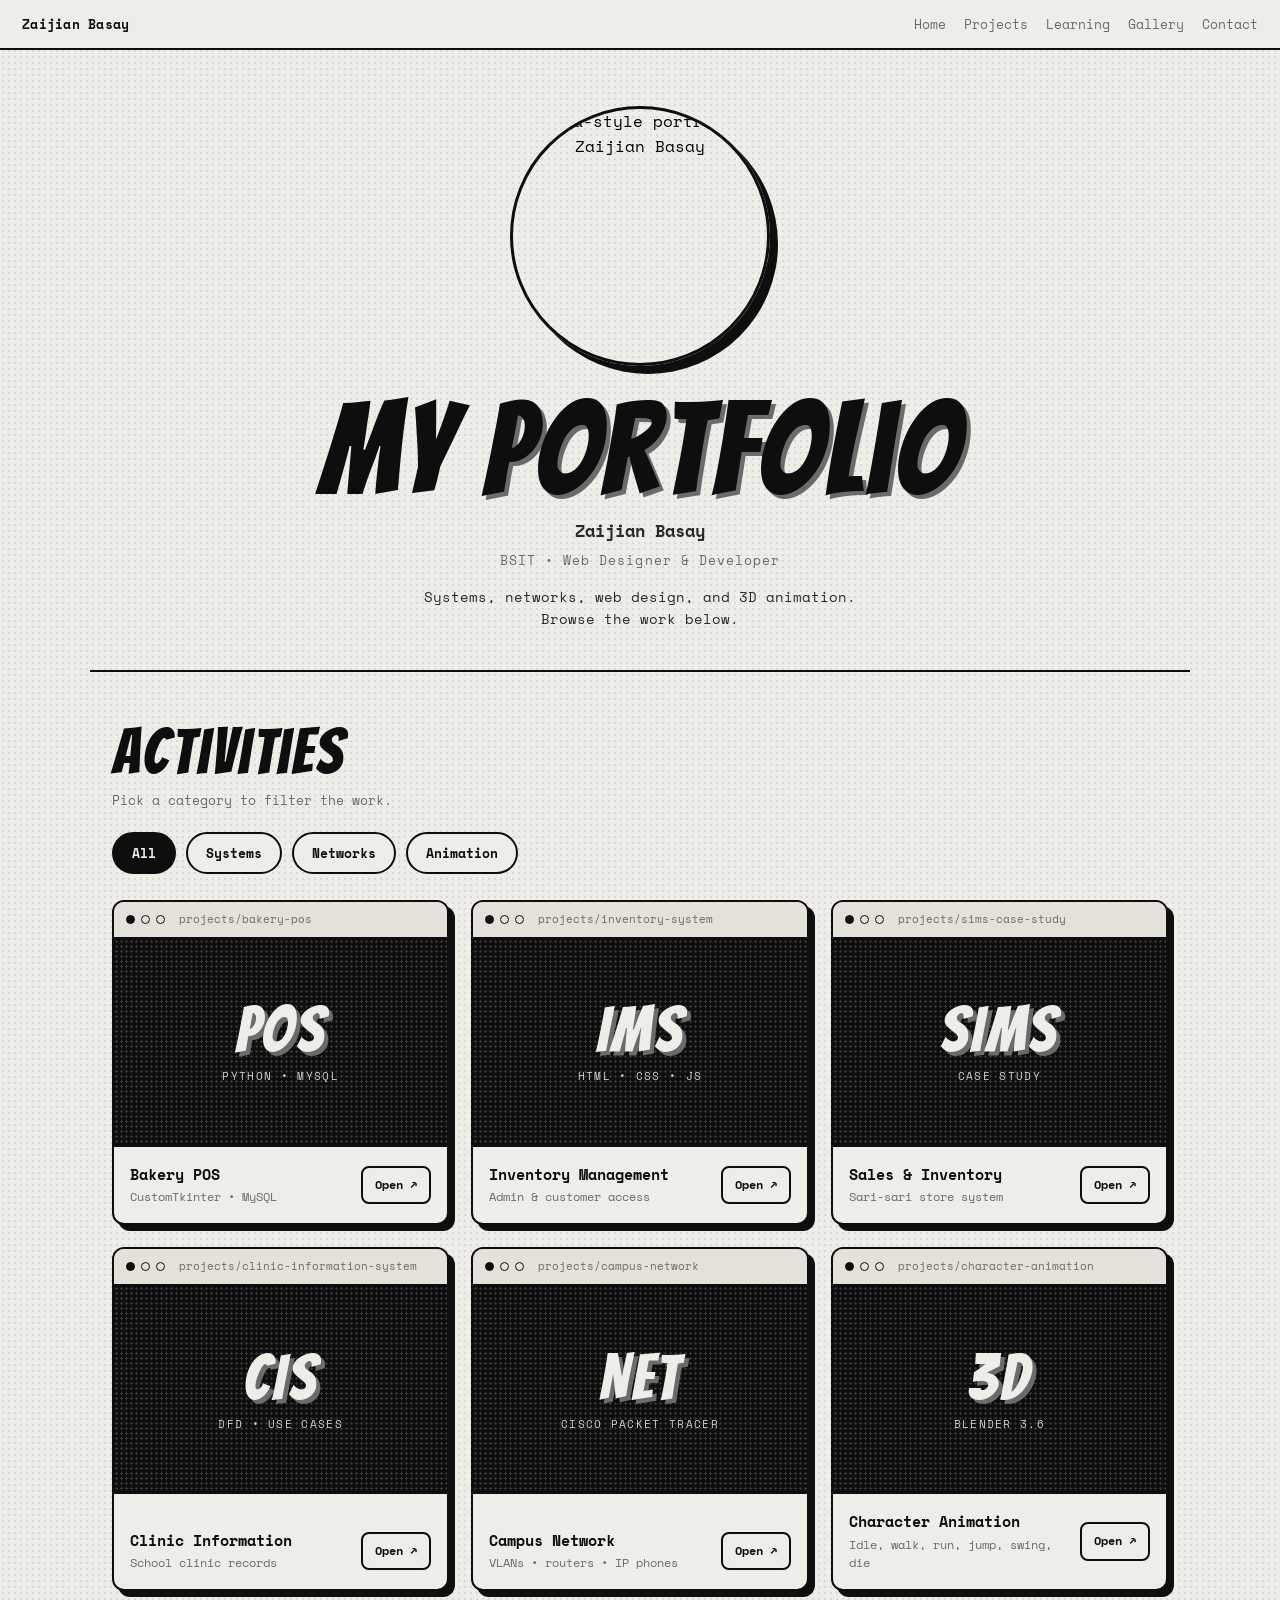
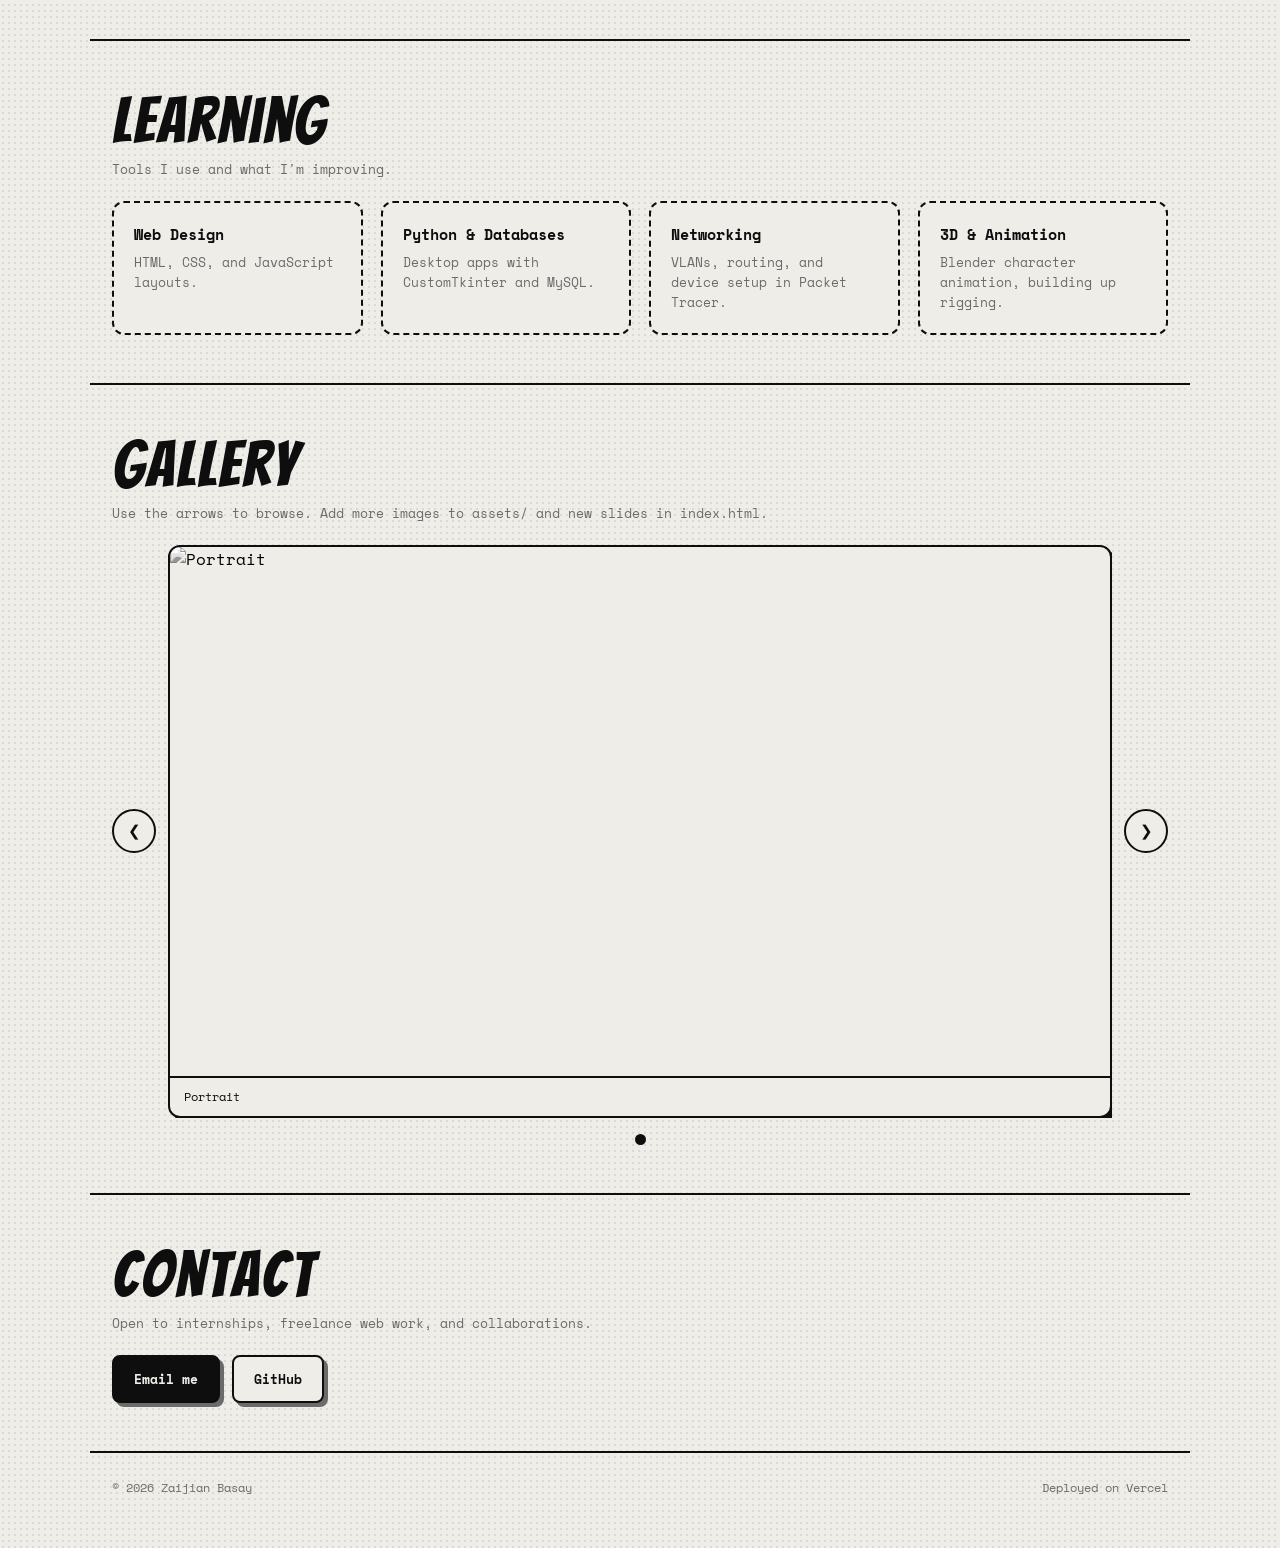
==== index.html @ 101289ee "Add files via upload" ====
<!DOCTYPE html>
<html lang="en">
<head>
  <meta charset="UTF-8">
  <meta name="viewport" content="width=device-width, initial-scale=1, viewport-fit=cover">
  <meta name="description" content="Portfolio of Zaijian Basay, web designer and developer.">
  <title>Zaijian Basay | Portfolio</title>
  <link rel="preconnect" href="https://fonts.googleapis.com">
  <link rel="preconnect" href="https://fonts.gstatic.com" crossorigin>
  <link href="https://fonts.googleapis.com/css2?family=Bangers&family=Space+Mono:wght@400;700&family=Noto+Sans+JP:wght@400;700&display=swap" rel="stylesheet">
  <link rel="stylesheet" href="styles.css">
</head>
<body>

<header class="topbar">
  <a class="brand" href="#home">Zaijian Basay</a>
  <nav>
    <a href="#home">Home</a>
    <a href="#projects">Projects</a>
    <a href="#skills">Learning</a>
    <a href="#gallery">Gallery</a>
    <a href="#contact">Contact</a>
  </nav>
</header>

<main id="top">

  <!-- HERO -->
  <section class="hero" id="home">
    <div class="portrait">
      <img src="assets/portrait.jpg" alt="Manga-style portrait of Zaijian Basay">
    </div>
    <h1 class="title">my <span>Portfolio</span></h1>
    <p class="name">Zaijian Basay</p>
    <p class="sub">BSIT &bull; Web Designer &amp; Developer</p>
    <p class="intro">Systems, networks, web design, and 3D animation. Browse the work below.</p>
  </section>

  <!-- PROJECTS -->
  <section class="block" id="projects">
    <div class="sec-head">
      <h2>Activities</h2>
      <p>Pick a category to filter the work.</p>
    </div>

    <div class="tabs" role="tablist">
      <button class="tab active" data-filter="all" role="tab" aria-selected="true">All</button>
      <button class="tab" data-filter="systems" role="tab" aria-selected="false">Systems</button>
      <button class="tab" data-filter="networks" role="tab" aria-selected="false">Networks</button>
      <button class="tab" data-filter="animation" role="tab" aria-selected="false">Animation</button>
    </div>

    <div class="grid" id="projectGrid">

      <article class="card" data-cat="systems">
        <div class="chrome"><i></i><i></i><i></i><span>projects/bakery-pos</span></div>
        <div class="banner"><span class="big">POS</span><small>Python &bull; MySQL</small></div>
        <div class="card-body">
          <div>
            <h3>Bakery POS</h3>
            <p class="meta">CustomTkinter &bull; MySQL</p>
          </div>
          <a class="open" href="#projects">Open &nearr;</a>
        </div>
      </article>

      <article class="card" data-cat="systems">
        <div class="chrome"><i></i><i></i><i></i><span>projects/inventory-system</span></div>
        <div class="banner"><span class="big">IMS</span><small>HTML &bull; CSS &bull; JS</small></div>
        <div class="card-body">
          <div>
            <h3>Inventory Management</h3>
            <p class="meta">Admin &amp; customer access</p>
          </div>
          <a class="open" href="#projects">Open &nearr;</a>
        </div>
      </article>

      <article class="card" data-cat="systems">
        <div class="chrome"><i></i><i></i><i></i><span>projects/sims-case-study</span></div>
        <div class="banner"><span class="big">SIMS</span><small>Case study</small></div>
        <div class="card-body">
          <div>
            <h3>Sales &amp; Inventory</h3>
            <p class="meta">Sari-sari store system</p>
          </div>
          <a class="open" href="#projects">Open &nearr;</a>
        </div>
      </article>

      <article class="card" data-cat="systems">
        <div class="chrome"><i></i><i></i><i></i><span>projects/clinic-information-system</span></div>
        <div class="banner"><span class="big">CIS</span><small>DFD &bull; Use cases</small></div>
        <div class="card-body">
          <div>
            <h3>Clinic Information</h3>
            <p class="meta">School clinic records</p>
          </div>
          <a class="open" href="#projects">Open &nearr;</a>
        </div>
      </article>

      <article class="card" data-cat="networks">
        <div class="chrome"><i></i><i></i><i></i><span>projects/campus-network</span></div>
        <div class="banner"><span class="big">NET</span><small>Cisco Packet Tracer</small></div>
        <div class="card-body">
          <div>
            <h3>Campus Network</h3>
            <p class="meta">VLANs &bull; routers &bull; IP phones</p>
          </div>
          <a class="open" href="#projects">Open &nearr;</a>
        </div>
      </article>

      <article class="card" data-cat="animation">
        <div class="chrome"><i></i><i></i><i></i><span>projects/character-animation</span></div>
        <div class="banner"><span class="big">3D</span><small>Blender 3.6</small></div>
        <div class="card-body">
          <div>
            <h3>Character Animation</h3>
            <p class="meta">Idle, walk, run, jump, swing, die</p>
          </div>
          <a class="open" href="#projects">Open &nearr;</a>
        </div>
      </article>

    </div>
  </section>

  <!-- SKILLS -->
  <section class="block" id="skills">
    <div class="sec-head">
      <h2>Learning</h2>
      <p>Tools I use and what I'm improving.</p>
    </div>
    <div class="skills">
      <div class="skill">
        <h3>Web Design</h3>
        <p>HTML, CSS, and JavaScript layouts.</p>
      </div>
      <div class="skill">
        <h3>Python &amp; Databases</h3>
        <p>Desktop apps with CustomTkinter and MySQL.</p>
      </div>
      <div class="skill">
        <h3>Networking</h3>
        <p>VLANs, routing, and device setup in Packet Tracer.</p>
      </div>
      <div class="skill">
        <h3>3D &amp; Animation</h3>
        <p>Blender character animation, building up rigging.</p>
      </div>
    </div>
  </section>

  <!-- GALLERY -->
  <section class="block" id="gallery">
    <div class="sec-head">
      <h2>Gallery</h2>
      <p>Use the arrows to browse. Add more images to assets/ and new slides in index.html.</p>
    </div>
    <div class="slider">
      <button class="arrow prev" aria-label="Previous image">&#10094;</button>
      <div class="track" id="track">
        <figure class="slide">
          <img src="assets/portrait.jpg" alt="Portrait">
          <figcaption>Portrait</figcaption>
        </figure>
      </div>
      <button class="arrow next" aria-label="Next image">&#10095;</button>
    </div>
    <div class="dots" id="dots"></div>
  </section>

  <!-- CONTACT -->
  <section class="block" id="contact">
    <div class="sec-head">
      <h2>Contact</h2>
      <p>Open to internships, freelance web work, and collaborations.</p>
    </div>
    <div class="contact-links">
      <a class="btn" href="mailto:basayzaijianr@gmail.com">Email me</a>
      <a class="btn ghost" href="https://github.com/basayzaijianr-a11y" target="_blank" rel="noopener">GitHub</a>
    </div>
  </section>

</main>

<footer>
  <span>&copy; <span id="yr"></span> Zaijian Basay</span>
  <span>Deployed on Vercel</span>
</footer>

<script src="script.js"></script>
</body>
</html>
---- styles.css ----
:root {
  --paper: #EFEDE8;
  --paper-2: #E4E1DA;
  --ink: #0E0E0E;
  --ink-2: #2A2A2A;
  --gray: #6B6B6B;
  --line: #0E0E0E;
  --dot: rgba(14, 14, 14, .09);
  color-scheme: light;
  box-sizing: border-box;
  padding-top: env(safe-area-inset-top, 0px);
  padding-bottom: env(safe-area-inset-bottom, 0px);
}

@media (prefers-color-scheme: dark) {
  :root {
    --paper: #0E0E0E;
    --paper-2: #1A1A1A;
    --ink: #F1EFEA;
    --ink-2: #CFCBC3;
    --gray: #9A9790;
    --line: #F1EFEA;
    --dot: rgba(241, 239, 234, .07);
    color-scheme: dark;
  }
}

* { box-sizing: border-box; }
html { scroll-behavior: smooth; scroll-padding-top: 80px; }

body {
  margin: 0;
  min-height: 100vh;
  color: var(--ink);
  font-family: "Space Mono", ui-monospace, Menlo, monospace;
  line-height: 1.55;
  /* halftone screentone background, like manga paper */
  background-color: var(--paper);
  background-image: radial-gradient(var(--dot) 1px, transparent 1.2px);
  background-size: 6px 6px;
}

a { color: inherit; }
img { max-width: 100%; display: block; }

/* ---------- Top bar ---------- */
.topbar {
  position: sticky; top: env(safe-area-inset-top, 0px); z-index: 20;
  display: flex; justify-content: space-between; align-items: center; flex-wrap: wrap;
  gap: 10px; padding: 14px 22px;
  background: var(--paper); border-bottom: 2px solid var(--line);
  font-size: 13px;
}
.brand { font-weight: 700; text-decoration: none; letter-spacing: .02em; }
.topbar nav { display: flex; gap: 18px; flex-wrap: wrap; }
.topbar nav a { text-decoration: none; color: var(--gray); }
.topbar nav a:hover { color: var(--ink); text-decoration: underline; }

/* ---------- Hero ---------- */
.hero {
  text-align: center; padding: 56px 22px 40px;
}
.portrait {
  width: min(260px, 70vw); aspect-ratio: 1; margin: 0 auto;
  border-radius: 50%; overflow: hidden;
  border: 3px solid var(--line);
  box-shadow: 8px 8px 0 var(--line);
}
.portrait img { width: 100%; height: 100%; object-fit: cover; filter: contrast(1.1); }

.title {
  font-family: "Bangers", Impact, sans-serif;
  font-weight: 400;
  font-size: clamp(60px, 13vw, 130px);
  line-height: .95; margin: 22px 0 6px; letter-spacing: .02em;
  text-transform: lowercase;
}
.title span { display: inline-block; text-shadow: 4px 4px 0 var(--gray); }

.name { margin: 0; font-weight: 700; font-size: 17px; color: var(--ink-2); }
.sub { margin: 6px 0 0; font-size: 13px; color: var(--gray); letter-spacing: .08em; }
.intro { max-width: 460px; margin: 16px auto 0; font-size: 14px; color: var(--ink-2); }

/* ---------- Sections ---------- */
.block {
  max-width: 1100px; margin: 0 auto; padding: 48px 22px;
  border-top: 2px solid var(--line);
}
.sec-head { margin-bottom: 22px; }
.sec-head h2 {
  font-family: "Bangers", Impact, sans-serif; font-weight: 400;
  font-size: clamp(40px, 7vw, 64px); line-height: 1; margin: 0; letter-spacing: .03em;
}
.sec-head p { margin: 6px 0 0; font-size: 13px; color: var(--gray); }

/* ---------- Tabs (the Midterms/Finals pills) ---------- */
.tabs { display: flex; gap: 10px; flex-wrap: wrap; margin-bottom: 26px; }
.tab {
  font: inherit; font-size: 13px; font-weight: 700; cursor: pointer;
  padding: 9px 18px; border-radius: 999px;
  background: var(--paper); color: var(--ink);
  border: 2px solid var(--line);
}
.tab:hover { background: var(--paper-2); }
.tab.active { background: var(--ink); color: var(--paper); }

/* ---------- Project cards (window-chrome style like the reference) ---------- */
.grid {
  display: grid;
  grid-template-columns: repeat(auto-fill, minmax(250px, 1fr));
  gap: 22px;
}
.card {
  background: var(--paper); border: 2px solid var(--line); border-radius: 12px;
  overflow: hidden; display: flex; flex-direction: column;
  box-shadow: 6px 6px 0 var(--line);
  transition: transform .15s ease, box-shadow .15s ease;
}
.card:hover { transform: translate(-2px, -2px); box-shadow: 8px 8px 0 var(--line); }
.card[hidden] { display: none; }

.chrome {
  display: flex; align-items: center; gap: 6px;
  padding: 9px 12px; background: var(--paper-2); border-bottom: 2px solid var(--line);
  font-size: 11px; color: var(--gray); overflow: hidden;
}
.chrome i {
  width: 9px; height: 9px; border-radius: 50%;
  border: 1.5px solid var(--ink); background: transparent;
}
.chrome i:first-child { background: var(--ink); }
.chrome span { margin-left: 8px; white-space: nowrap; overflow: hidden; text-overflow: ellipsis; }

/* Banner = manga panel: black ink with halftone */
.banner {
  position: relative; aspect-ratio: 16 / 10;
  display: flex; flex-direction: column; align-items: center; justify-content: center;
  background-color: var(--ink);
  background-image: radial-gradient(rgba(241, 239, 234, .18) 1px, transparent 1.3px);
  background-size: 5px 5px;
  color: var(--paper);
  border-bottom: 2px solid var(--line);
}
.banner .big {
  font-family: "Bangers", Impact, sans-serif; font-size: 64px; line-height: 1;
  letter-spacing: .04em; text-shadow: 4px 4px 0 var(--gray);
}
.banner small { font-size: 11px; letter-spacing: .12em; text-transform: uppercase; margin-top: 6px; opacity: .85; }

.card-body {
  padding: 16px; display: flex; justify-content: space-between; align-items: center; gap: 12px;
  margin-top: auto;
}
.card-body h3 { margin: 0; font-size: 15px; }
.card-body .meta { margin: 2px 0 0; font-size: 12px; color: var(--gray); }
.open {
  flex: 0 0 auto; text-decoration: none; font-size: 12px; font-weight: 700;
  padding: 8px 12px; border: 2px solid var(--line); border-radius: 8px;
  background: var(--paper);
}
.open:hover { background: var(--ink); color: var(--paper); }

/* ---------- Learning ---------- */
.skills { display: grid; grid-template-columns: repeat(auto-fill, minmax(230px, 1fr)); gap: 18px; }
.skill {
  padding: 20px; background: var(--paper); border: 2px dashed var(--line); border-radius: 12px;
}
.skill h3 { margin: 0 0 6px; font-size: 15px; }
.skill p { margin: 0; font-size: 13px; color: var(--gray); }

/* ---------- Gallery slider ---------- */
.slider { position: relative; display: flex; align-items: center; gap: 12px; }
.track {
  flex: 1; display: flex; overflow-x: auto; scroll-snap-type: x mandatory;
  gap: 16px; scrollbar-width: none;
}
.track::-webkit-scrollbar { display: none; }
.slide {
  margin: 0; flex: 0 0 100%; scroll-snap-align: center;
  background: var(--paper); border: 2px solid var(--line); border-radius: 12px;
  overflow: hidden; box-shadow: 6px 6px 0 var(--line);
}
.slide img { width: 100%; aspect-ratio: 16 / 9; object-fit: cover; filter: grayscale(1) contrast(1.15); }
.slide figcaption { padding: 10px 14px; font-size: 12px; border-top: 2px solid var(--line); }
.arrow {
  flex: 0 0 auto; width: 44px; height: 44px; border-radius: 50%;
  border: 2px solid var(--line); background: var(--paper); color: var(--ink);
  font-size: 15px; cursor: pointer;
}
.arrow:hover { background: var(--ink); color: var(--paper); }
.dots { display: flex; justify-content: center; gap: 8px; margin-top: 16px; }
.dots button {
  width: 11px; height: 11px; border-radius: 50%; padding: 0; cursor: pointer;
  border: 2px solid var(--line); background: transparent;
}
.dots button.active { background: var(--ink); }

/* ---------- Contact ---------- */
.contact-links { display: flex; gap: 12px; flex-wrap: wrap; }
.btn {
  display: inline-block; padding: 12px 20px; text-decoration: none;
  font-size: 13px; font-weight: 700; border-radius: 8px;
  border: 2px solid var(--line); background: var(--ink); color: var(--paper);
  box-shadow: 4px 4px 0 var(--gray);
}
.btn.ghost { background: var(--paper); color: var(--ink); }
.btn:hover { transform: translate(-1px, -1px); }

/* ---------- Footer ---------- */
footer {
  display: flex; justify-content: space-between; flex-wrap: wrap; gap: 10px;
  max-width: 1100px; margin: 0 auto; padding: 26px 22px 50px;
  border-top: 2px solid var(--line); font-size: 12px; color: var(--gray);
}

/* ---------- Responsive ---------- */
@media (max-width: 640px) {
  .topbar { justify-content: center; }
  .topbar nav { justify-content: center; gap: 12px; font-size: 12px; }
  .arrow { width: 36px; height: 36px; }
  .banner .big { font-size: 52px; }
}
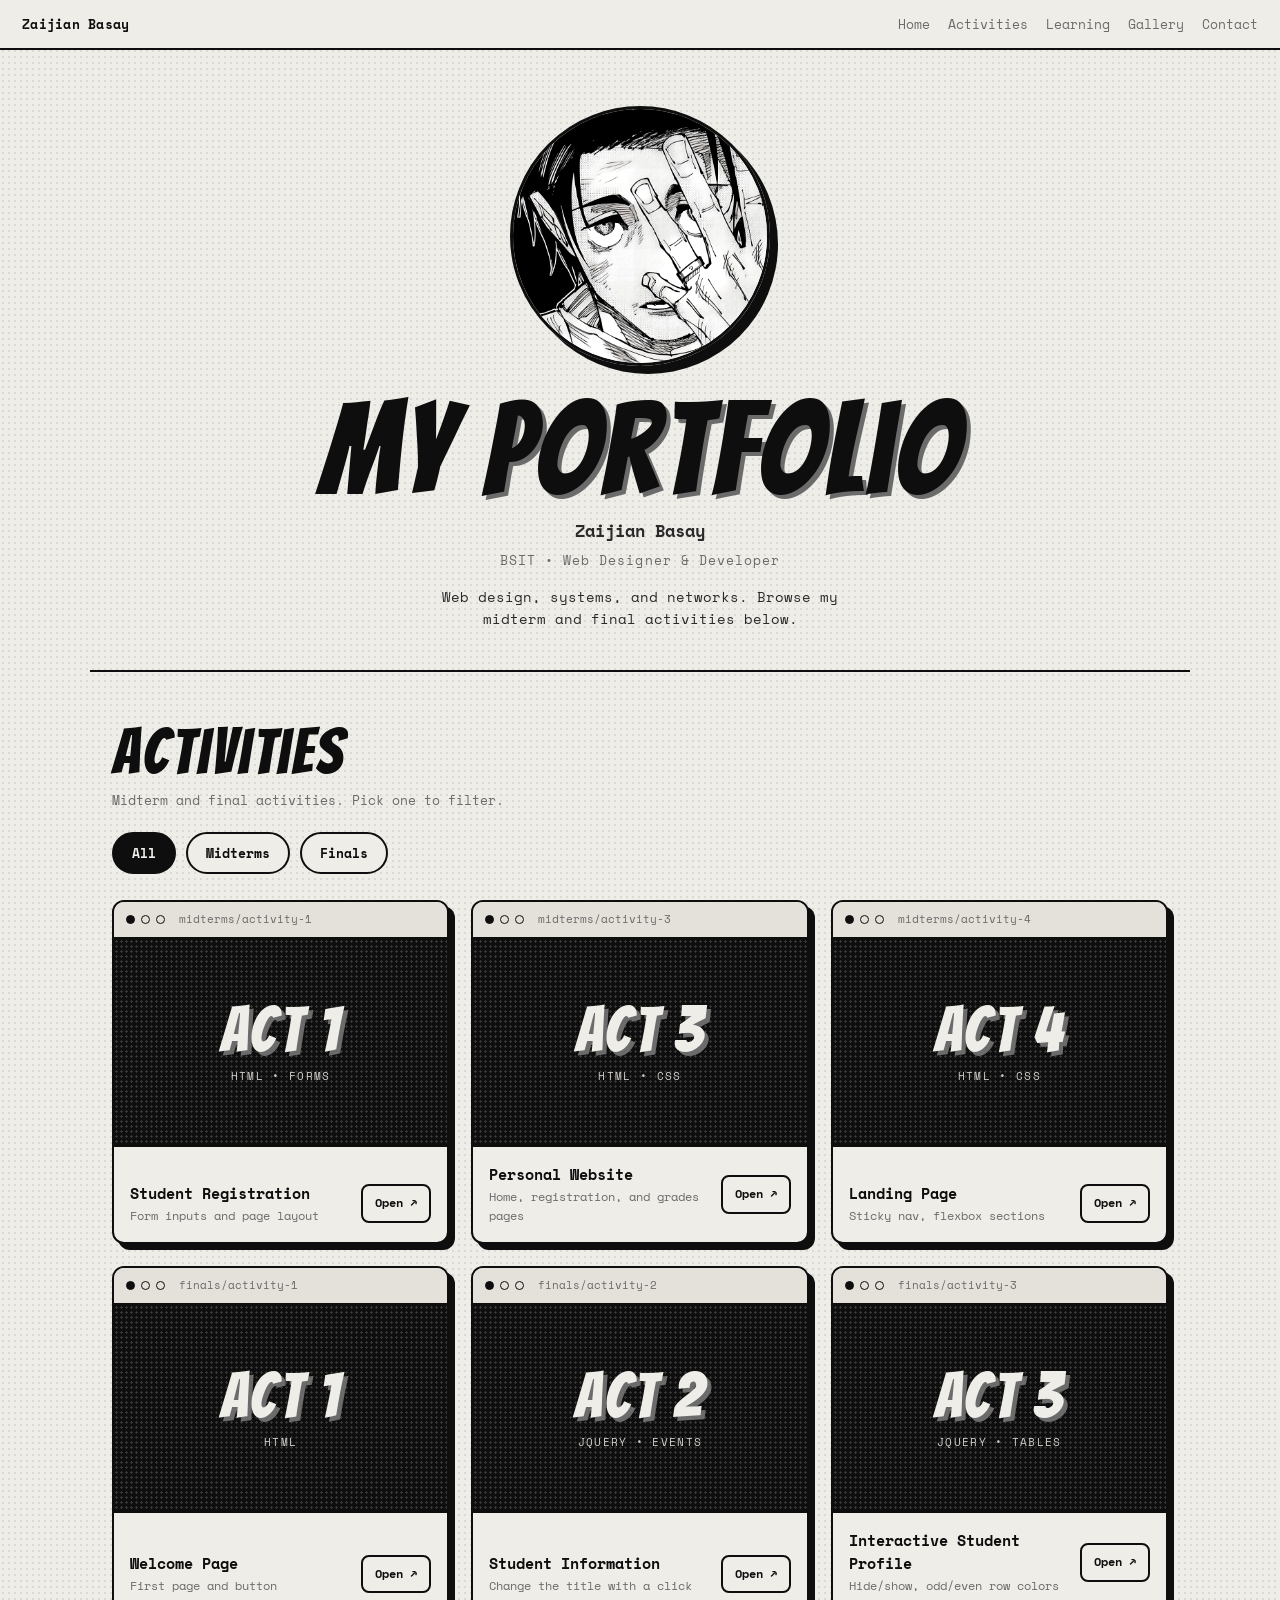
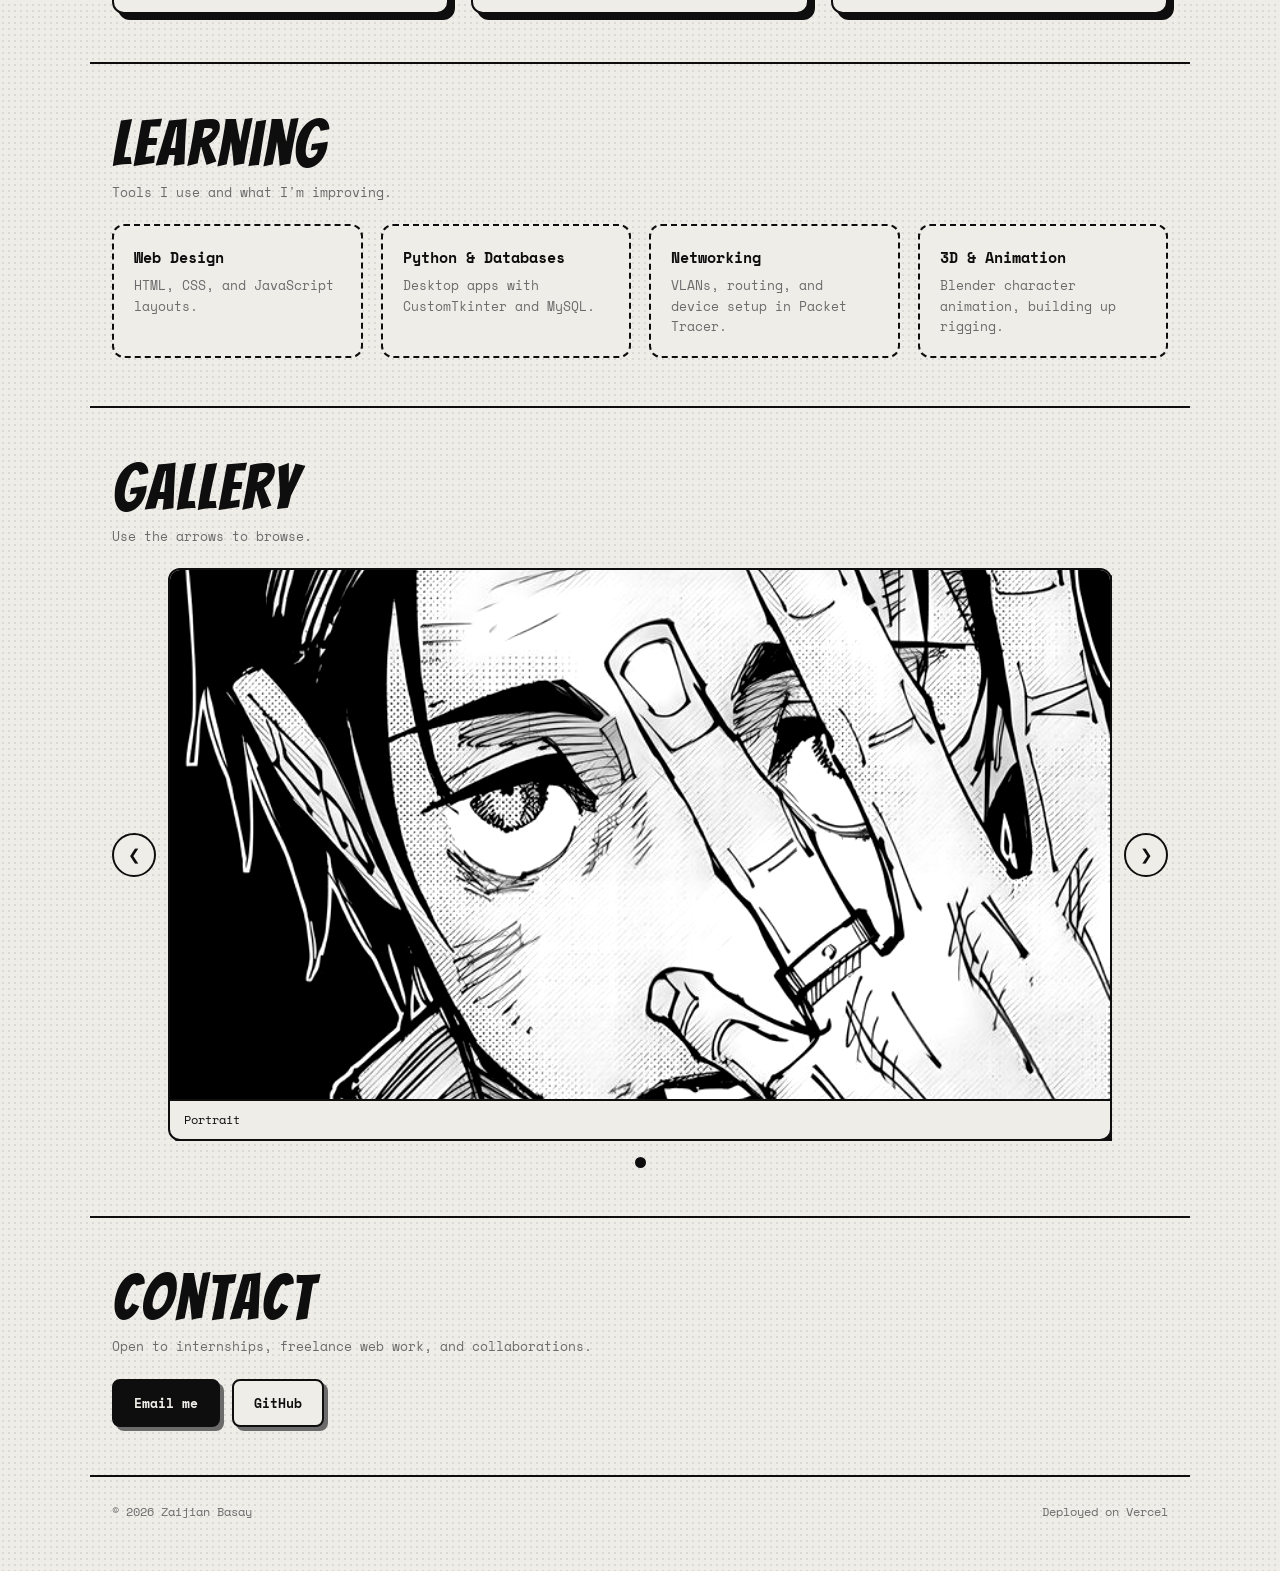
==== commit 13736ffb: "Add files via upload" ====
--- a/index.html
+++ b/index.html
@@ -16,7 +16,7 @@
   <a class="brand" href="#home">Zaijian Basay</a>
   <nav>
     <a href="#home">Home</a>
-    <a href="#projects">Projects</a>
+    <a href="#projects">Activities</a>
     <a href="#skills">Learning</a>
     <a href="#gallery">Gallery</a>
     <a href="#contact">Contact</a>
@@ -33,94 +33,88 @@
     <h1 class="title">my <span>Portfolio</span></h1>
     <p class="name">Zaijian Basay</p>
     <p class="sub">BSIT &bull; Web Designer &amp; Developer</p>
-    <p class="intro">Systems, networks, web design, and 3D animation. Browse the work below.</p>
+    <p class="intro">Web design, systems, and networks. Browse my midterm and final activities below.</p>
   </section>
 
   <!-- PROJECTS -->
   <section class="block" id="projects">
     <div class="sec-head">
       <h2>Activities</h2>
-      <p>Pick a category to filter the work.</p>
+      <p>Midterm and final activities. Pick one to filter.</p>
     </div>
 
     <div class="tabs" role="tablist">
       <button class="tab active" data-filter="all" role="tab" aria-selected="true">All</button>
-      <button class="tab" data-filter="systems" role="tab" aria-selected="false">Systems</button>
-      <button class="tab" data-filter="networks" role="tab" aria-selected="false">Networks</button>
-      <button class="tab" data-filter="animation" role="tab" aria-selected="false">Animation</button>
+      <button class="tab" data-filter="midterms" role="tab" aria-selected="false">Midterms</button>
+      <button class="tab" data-filter="finals" role="tab" aria-selected="false">Finals</button>
     </div>
 
     <div class="grid" id="projectGrid">
 
-      <article class="card" data-cat="systems">
-        <div class="chrome"><i></i><i></i><i></i><span>projects/bakery-pos</span></div>
-        <div class="banner"><span class="big">POS</span><small>Python &bull; MySQL</small></div>
+      <article class="card" data-cat="midterms">
+        <div class="chrome"><i></i><i></i><i></i><span>midterms/activity-1</span></div>
+        <div class="banner"><span class="big">ACT 1</span><small>HTML &bull; Forms</small></div>
         <div class="card-body">
           <div>
-            <h3>Bakery POS</h3>
-            <p class="meta">CustomTkinter &bull; MySQL</p>
+            <h3>Student Registration</h3>
+            <p class="meta">Form inputs and page layout</p>
           </div>
-          <a class="open" href="#projects">Open &nearr;</a>
+          <a class="open" href="activities/midterms/act1/Homepage.html" target="_blank" rel="noopener">Open &nearr;</a>
         </div>
       </article>
-
-      <article class="card" data-cat="systems">
-        <div class="chrome"><i></i><i></i><i></i><span>projects/inventory-system</span></div>
-        <div class="banner"><span class="big">IMS</span><small>HTML &bull; CSS &bull; JS</small></div>
+      <article class="card" data-cat="midterms">
+        <div class="chrome"><i></i><i></i><i></i><span>midterms/activity-3</span></div>
+        <div class="banner"><span class="big">ACT 3</span><small>HTML &bull; CSS</small></div>
         <div class="card-body">
           <div>
-            <h3>Inventory Management</h3>
-            <p class="meta">Admin &amp; customer access</p>
+            <h3>Personal Website</h3>
+            <p class="meta">Home, registration, and grades pages</p>
           </div>
-          <a class="open" href="#projects">Open &nearr;</a>
+          <a class="open" href="activities/midterms/act3/home.html" target="_blank" rel="noopener">Open &nearr;</a>
         </div>
       </article>
-
-      <article class="card" data-cat="systems">
-        <div class="chrome"><i></i><i></i><i></i><span>projects/sims-case-study</span></div>
-        <div class="banner"><span class="big">SIMS</span><small>Case study</small></div>
+      <article class="card" data-cat="midterms">
+        <div class="chrome"><i></i><i></i><i></i><span>midterms/activity-4</span></div>
+        <div class="banner"><span class="big">ACT 4</span><small>HTML &bull; CSS</small></div>
         <div class="card-body">
           <div>
-            <h3>Sales &amp; Inventory</h3>
-            <p class="meta">Sari-sari store system</p>
+            <h3>Landing Page</h3>
+            <p class="meta">Sticky nav, flexbox sections</p>
           </div>
-          <a class="open" href="#projects">Open &nearr;</a>
+          <a class="open" href="activities/midterms/act4/homepage.html" target="_blank" rel="noopener">Open &nearr;</a>
         </div>
       </article>
-
-      <article class="card" data-cat="systems">
-        <div class="chrome"><i></i><i></i><i></i><span>projects/clinic-information-system</span></div>
-        <div class="banner"><span class="big">CIS</span><small>DFD &bull; Use cases</small></div>
+      <article class="card" data-cat="finals">
+        <div class="chrome"><i></i><i></i><i></i><span>finals/activity-1</span></div>
+        <div class="banner"><span class="big">ACT 1</span><small>HTML</small></div>
         <div class="card-body">
           <div>
-            <h3>Clinic Information</h3>
-            <p class="meta">School clinic records</p>
+            <h3>Welcome Page</h3>
+            <p class="meta">First page and button</p>
           </div>
-          <a class="open" href="#projects">Open &nearr;</a>
+          <a class="open" href="activities/finals/act1/ai.html" target="_blank" rel="noopener">Open &nearr;</a>
         </div>
       </article>
-
-      <article class="card" data-cat="networks">
-        <div class="chrome"><i></i><i></i><i></i><span>projects/campus-network</span></div>
-        <div class="banner"><span class="big">NET</span><small>Cisco Packet Tracer</small></div>
+      <article class="card" data-cat="finals">
+        <div class="chrome"><i></i><i></i><i></i><span>finals/activity-2</span></div>
+        <div class="banner"><span class="big">ACT 2</span><small>jQuery &bull; Events</small></div>
         <div class="card-body">
           <div>
-            <h3>Campus Network</h3>
-            <p class="meta">VLANs &bull; routers &bull; IP phones</p>
+            <h3>Student Information</h3>
+            <p class="meta">Change the title with a click</p>
           </div>
-          <a class="open" href="#projects">Open &nearr;</a>
+          <a class="open" href="activities/finals/act2/student.html" target="_blank" rel="noopener">Open &nearr;</a>
         </div>
       </article>
-
-      <article class="card" data-cat="animation">
-        <div class="chrome"><i></i><i></i><i></i><span>projects/character-animation</span></div>
-        <div class="banner"><span class="big">3D</span><small>Blender 3.6</small></div>
+      <article class="card" data-cat="finals">
+        <div class="chrome"><i></i><i></i><i></i><span>finals/activity-3</span></div>
+        <div class="banner"><span class="big">ACT 3</span><small>jQuery &bull; Tables</small></div>
         <div class="card-body">
           <div>
-            <h3>Character Animation</h3>
-            <p class="meta">Idle, walk, run, jump, swing, die</p>
+            <h3>Interactive Student Profile</h3>
+            <p class="meta">Hide/show, odd/even row colors</p>
           </div>
-          <a class="open" href="#projects">Open &nearr;</a>
+          <a class="open" href="activities/finals/act3/student.html" target="_blank" rel="noopener">Open &nearr;</a>
         </div>
       </article>
 
@@ -157,7 +151,7 @@
   <section class="block" id="gallery">
     <div class="sec-head">
       <h2>Gallery</h2>
-      <p>Use the arrows to browse. Add more images to assets/ and new slides in index.html.</p>
+      <p>Use the arrows to browse.</p>
     </div>
     <div class="slider">
       <button class="arrow prev" aria-label="Previous image">&#10094;</button>
